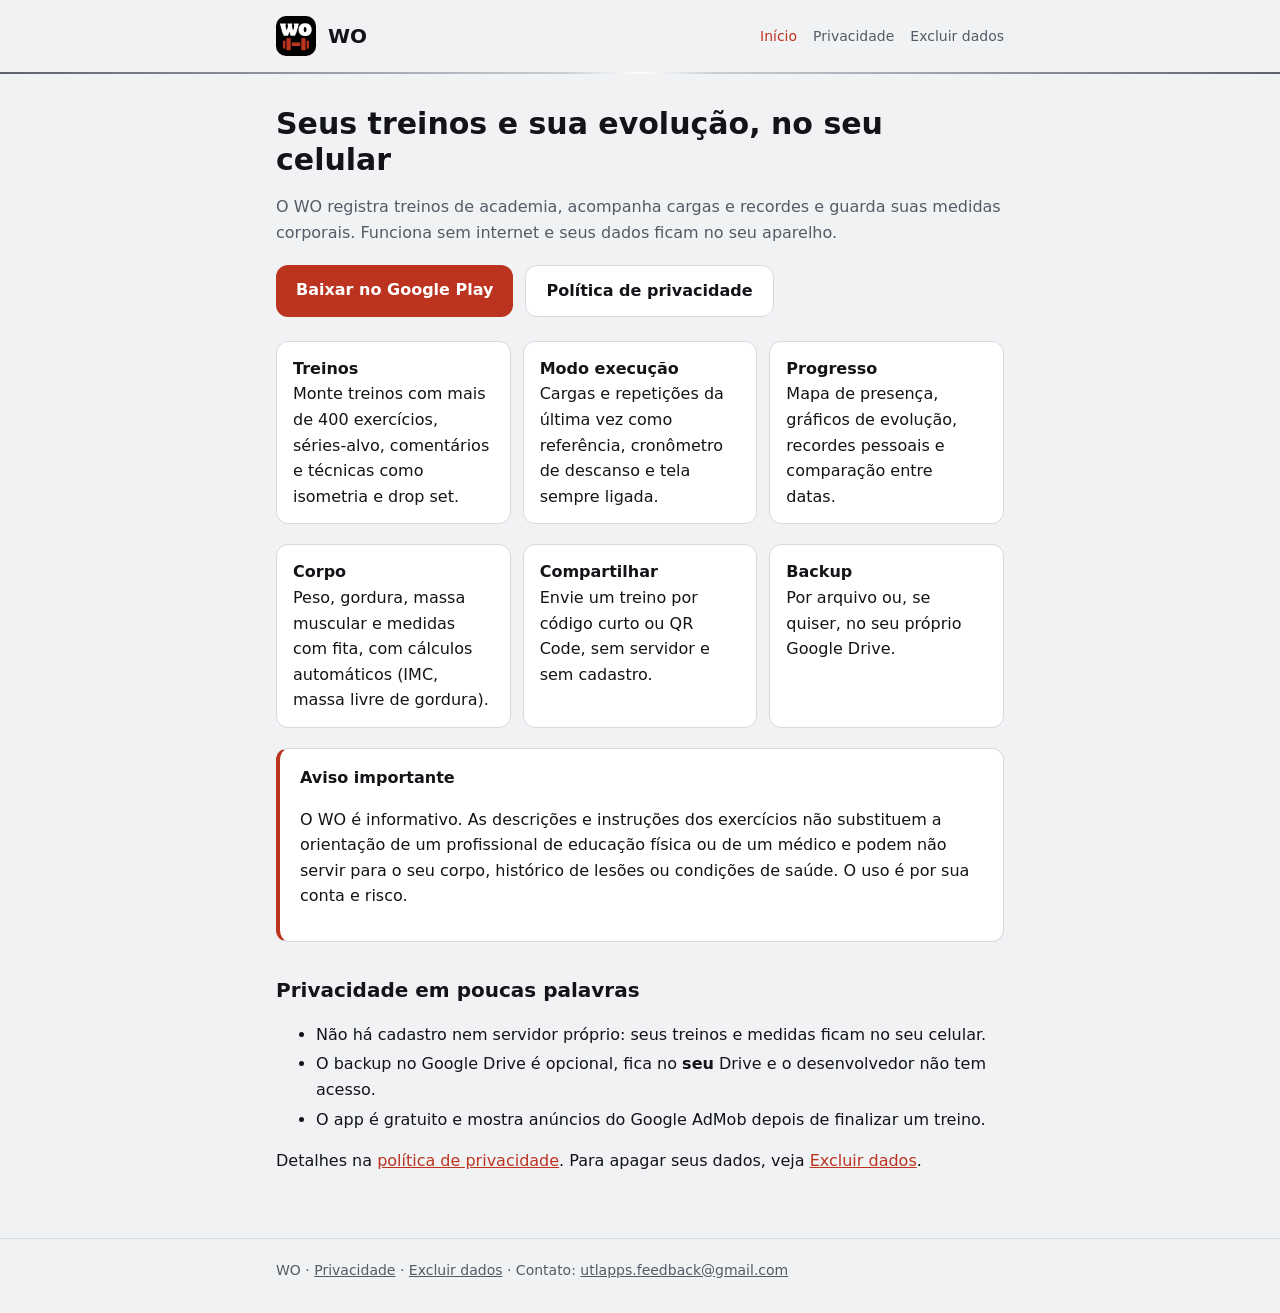
==== index.html @ 48e9b19a "Site do WO: página do app, política de privacidade, exclusão de dados e app-ads.txt" ====
<!doctype html>
<html lang="pt-BR">
<head>
  <meta charset="utf-8">
  <meta name="viewport" content="width=device-width, initial-scale=1">
  <title>WO — treinos e composição corporal</title>
  <meta name="description" content="WO: registre seus treinos de academia, acompanhe sua evolução e suas medidas. Funciona sem internet.">
  <link rel="icon" href="img/favicon.png">
  <link rel="stylesheet" href="estilo.css">
</head>
<body>
  <header class="topo">
    <div class="conteudo">
      <img src="img/icone.png" alt="">
      <a class="marca" href="./">WO</a>
      <nav>
        <a href="./" aria-current="page">Início</a>
        <a href="privacidade.html">Privacidade</a>
        <a href="excluir-dados.html">Excluir dados</a>
      </nav>
    </div>
  </header>

  <main class="conteudo">
    <h1>Seus treinos e sua evolução, no seu celular</h1>
    <p class="sub">O WO registra treinos de academia, acompanha cargas e recordes e guarda suas medidas corporais. Funciona sem internet e seus dados ficam no seu aparelho.</p>

    <div class="acoes">
      <!-- Troque pelo link da Play Store depois da publicação:
           https://play.google.com/store/apps/details?id=com.leonardorabello.wo -->
      <a class="botao" href="https://play.google.com/store/apps/details?id=com.leonardorabello.wo">Baixar no Google Play</a>
      <a class="botao secundario" href="privacidade.html">Política de privacidade</a>
    </div>

    <ul class="lista-recursos">
      <li><strong>Treinos</strong>Monte treinos com mais de 400 exercícios, séries-alvo, comentários e técnicas como isometria e drop set.</li>
      <li><strong>Modo execução</strong>Cargas e repetições da última vez como referência, cronômetro de descanso e tela sempre ligada.</li>
      <li><strong>Progresso</strong>Mapa de presença, gráficos de evolução, recordes pessoais e comparação entre datas.</li>
      <li><strong>Corpo</strong>Peso, gordura, massa muscular e medidas com fita, com cálculos automáticos (IMC, massa livre de gordura).</li>
      <li><strong>Compartilhar</strong>Envie um treino por código curto ou QR Code, sem servidor e sem cadastro.</li>
      <li><strong>Backup</strong>Por arquivo ou, se quiser, no seu próprio Google Drive.</li>
    </ul>

    <div class="cartao destaque">
      <strong>Aviso importante</strong>
      <p>O WO é informativo. As descrições e instruções dos exercícios não substituem a orientação de um profissional de educação física ou de um médico e podem não servir para o seu corpo, histórico de lesões ou condições de saúde. O uso é por sua conta e risco.</p>
    </div>

    <h2>Privacidade em poucas palavras</h2>
    <ul>
      <li>Não há cadastro nem servidor próprio: seus treinos e medidas ficam no seu celular.</li>
      <li>O backup no Google Drive é opcional, fica no <strong>seu</strong> Drive e o desenvolvedor não tem acesso.</li>
      <li>O app é gratuito e mostra anúncios do Google AdMob depois de finalizar um treino.</li>
    </ul>
    <p>Detalhes na <a href="privacidade.html">política de privacidade</a>. Para apagar seus dados, veja <a href="excluir-dados.html">Excluir dados</a>.</p>
  </main>

  <footer>
    <div class="conteudo">
      WO · <a href="privacidade.html">Privacidade</a> · <a href="excluir-dados.html">Excluir dados</a> · Contato: <a href="mailto:utlapps.feedback@gmail.com">utlapps.feedback@gmail.com</a>
    </div>
  </footer>
</body>
</html>
---- estilo.css ----
/* Mesmas cores do app (tokens de src/theme/cores.ts). */
:root {
  --fundo: #f1f2f4;
  --superficie: #ffffff;
  --borda: #d6d9de;
  --texto: #121417;
  --texto-2: #545b66;
  --destaque: #bc341f;
  --destaque-texto: #bc341f;
  --metal: linear-gradient(90deg, #5b626a, #8e959d 22%, #c9ced4 44%, #ffffff 50%, #c9ced4 56%, #8e959d 78%, #5b626a);
}
@media (prefers-color-scheme: dark) {
  :root {
    --fundo: #0e0f11;
    --superficie: #17191c;
    --borda: #2e3238;
    --texto: #f2f3f5;
    --texto-2: #a4aab2;
    --destaque-texto: #ee684f;
    --metal: linear-gradient(90deg, #5b626a, #9aa1a9 22%, #d9dde2 44%, #f5f7fa 50%, #d9dde2 56%, #9aa1a9 78%, #5b626a);
  }
}
* { box-sizing: border-box; }
html { -webkit-text-size-adjust: 100%; }
body {
  margin: 0;
  background: var(--fundo);
  color: var(--texto);
  font: 16px/1.6 system-ui, -apple-system, "Segoe UI", Roboto, sans-serif;
}
.topo { border-bottom: 2px solid transparent; border-image: var(--metal) 1; background: var(--fundo); }
.topo .conteudo { display: flex; align-items: center; gap: 12px; padding-top: 16px; padding-bottom: 16px; }
.topo img { width: 40px; height: 40px; border-radius: 10px; }
.topo a.marca { color: var(--texto); font-weight: 700; font-size: 20px; text-decoration: none; }
.topo nav { margin-left: auto; display: flex; gap: 16px; flex-wrap: wrap; }
.topo nav a { color: var(--texto-2); text-decoration: none; font-size: 14px; }
.topo nav a:hover, .topo nav a[aria-current="page"] { color: var(--destaque-texto); }
.conteudo { max-width: 760px; margin: 0 auto; padding: 0 16px; }
main.conteudo { padding-top: 24px; padding-bottom: 48px; }
h1 { font-size: 30px; line-height: 1.2; margin: 8px 0 8px; }
h2 { font-size: 20px; margin: 32px 0 8px; }
h3 { font-size: 17px; margin: 20px 0 4px; }
p, li { color: var(--texto); }
.sub { color: var(--texto-2); }
a { color: var(--destaque-texto); }
.cartao { background: var(--superficie); border: 1px solid var(--borda); border-radius: 12px; padding: 16px 20px; margin: 16px 0; }
.cartao.destaque { border-left: 4px solid var(--destaque); }
.botao { display: inline-block; background: var(--destaque); color: #fff; text-decoration: none; font-weight: 600; padding: 12px 20px; border-radius: 12px; }
.botao.secundario { background: var(--superficie); color: var(--texto); border: 1px solid var(--borda); }
.acoes { display: flex; gap: 12px; flex-wrap: wrap; margin: 20px 0; }
.lista-recursos { display: grid; grid-template-columns: repeat(auto-fit, minmax(220px, 1fr)); gap: 12px; padding: 0; list-style: none; }
.lista-recursos li { background: var(--superficie); border: 1px solid var(--borda); border-radius: 12px; padding: 14px 16px; }
.lista-recursos strong { display: block; }
ol li, ul li { margin: 4px 0; }
code { background: var(--superficie); border: 1px solid var(--borda); border-radius: 6px; padding: 1px 6px; font-size: 14px; }
footer { border-top: 1px solid var(--borda); color: var(--texto-2); font-size: 14px; }
footer .conteudo { padding-top: 20px; padding-bottom: 32px; }
footer a { color: var(--texto-2); }
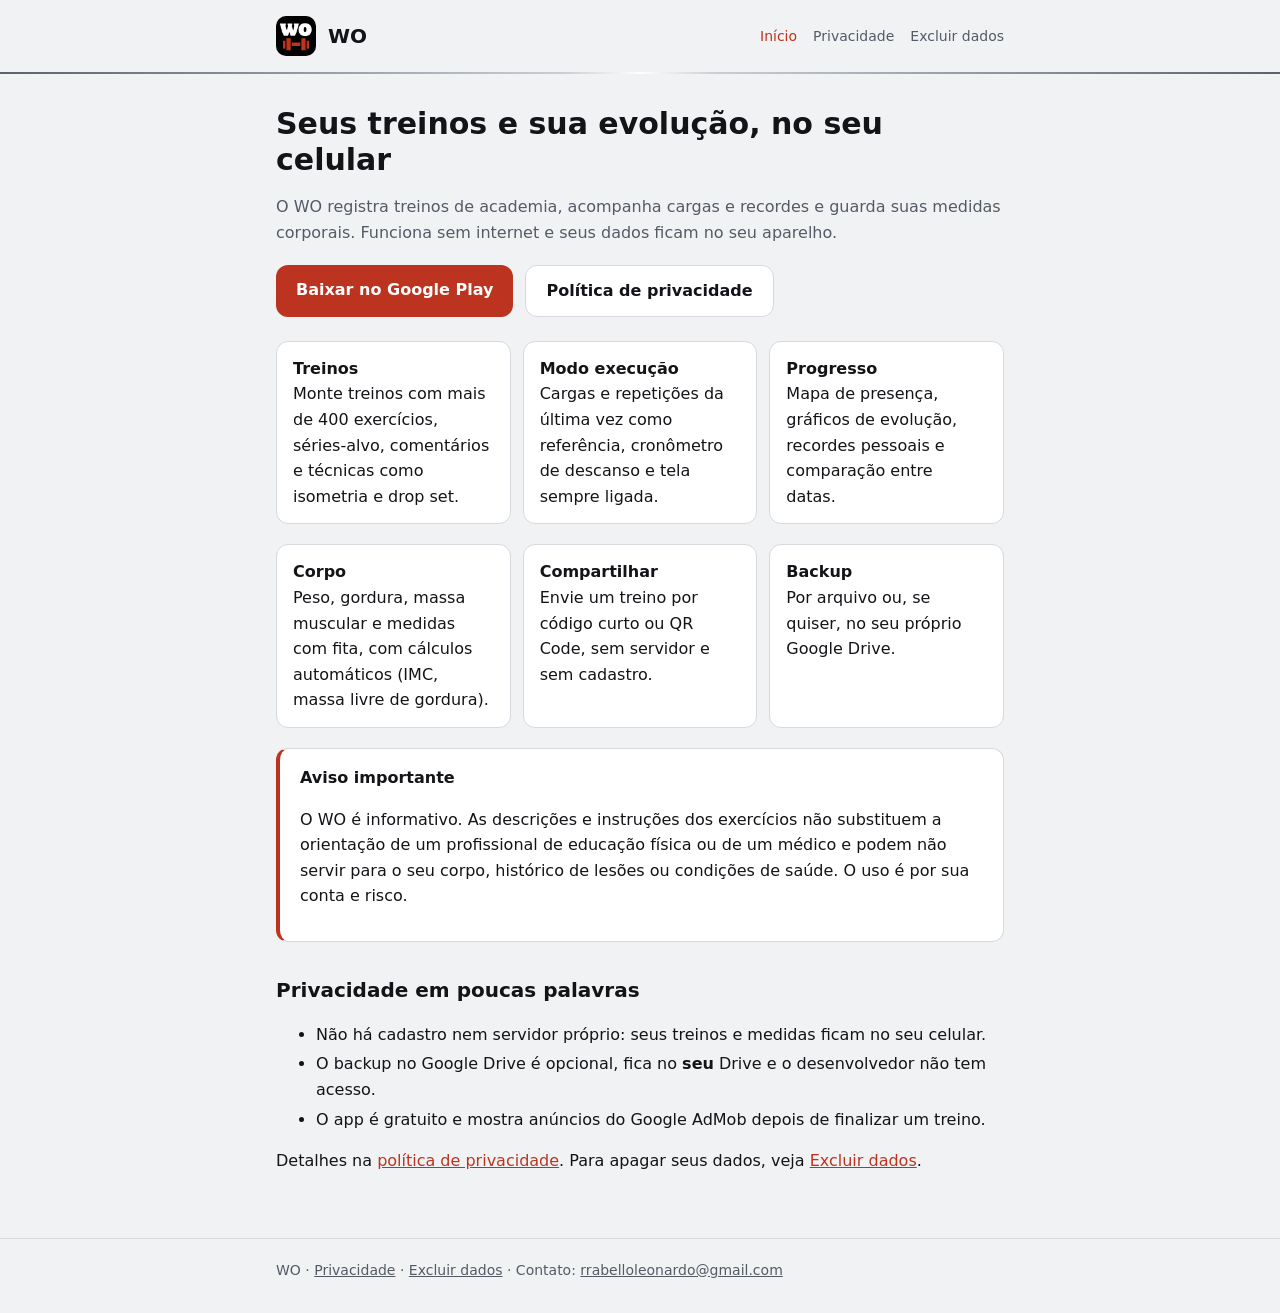
==== commit 719b6870: "Contato: rrabelloleonardo@gmail.com" ====
--- a/index.html
+++ b/index.html
@@ -57,7 +57,7 @@
 
   <footer>
     <div class="conteudo">
-      WO · <a href="privacidade.html">Privacidade</a> · <a href="excluir-dados.html">Excluir dados</a> · Contato: <a href="mailto:utlapps.feedback@gmail.com">utlapps.feedback@gmail.com</a>
+      WO · <a href="privacidade.html">Privacidade</a> · <a href="excluir-dados.html">Excluir dados</a> · Contato: <a href="mailto:rrabelloleonardo@gmail.com">rrabelloleonardo@gmail.com</a>
     </div>
   </footer>
 </body>
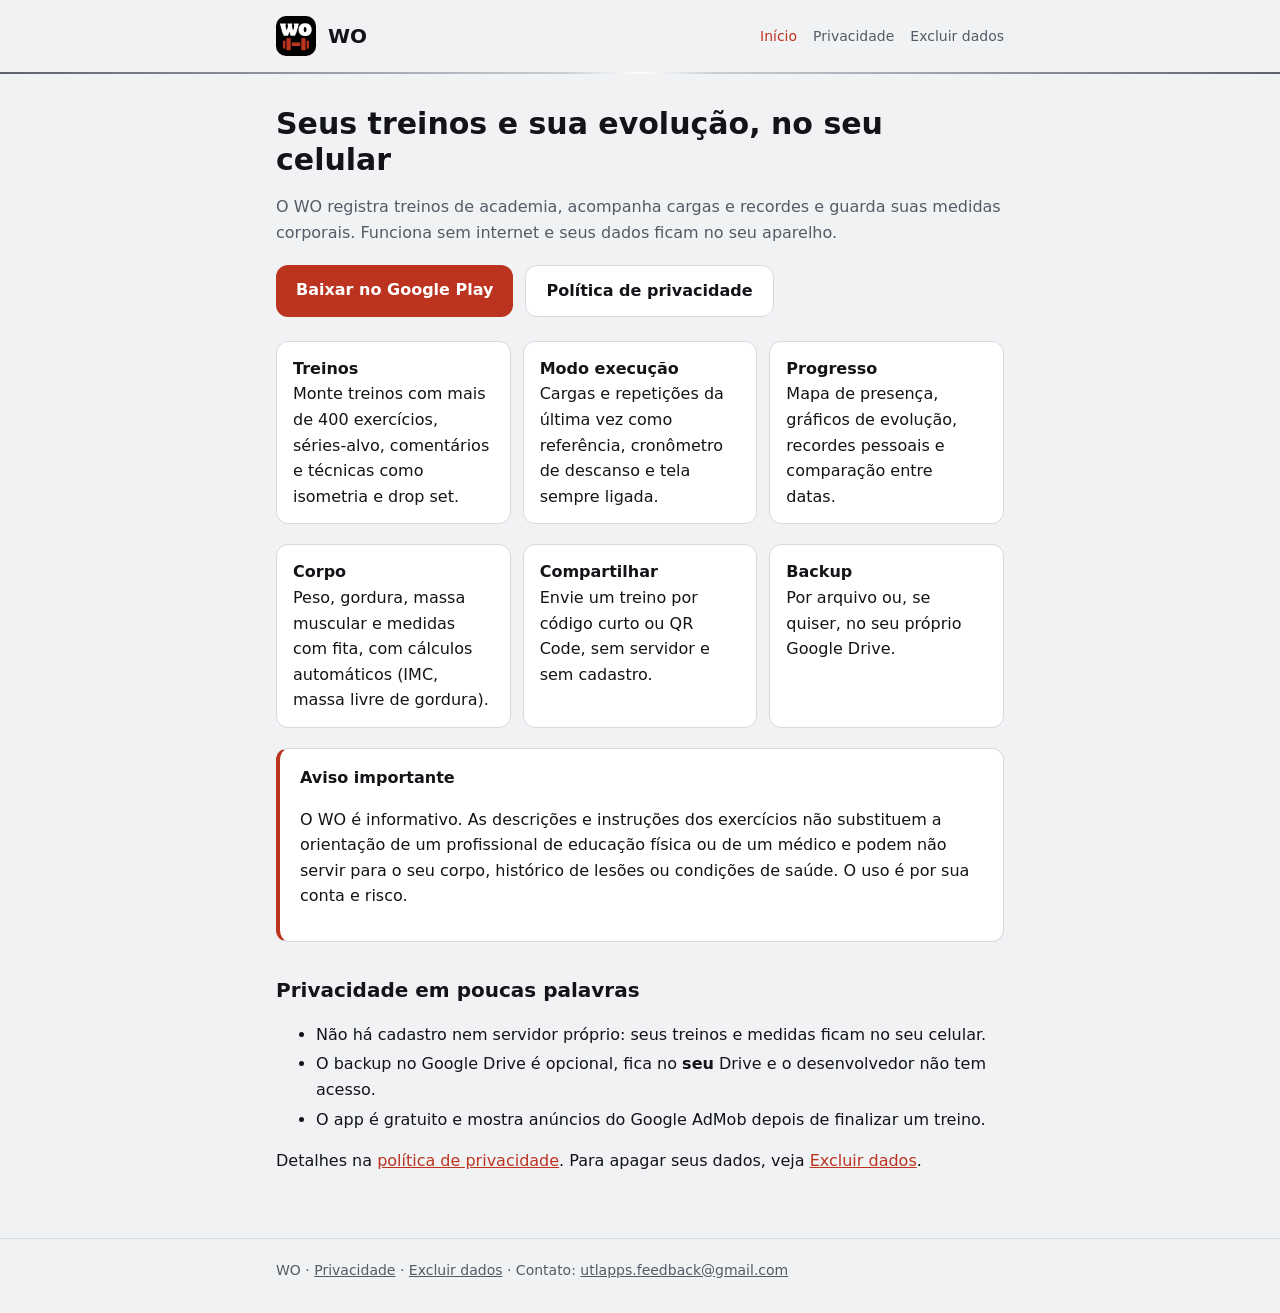
==== commit dc868e91: "Contato: utlapps.feedback@gmail.com" ====
--- a/index.html
+++ b/index.html
@@ -57,7 +57,7 @@
 
   <footer>
     <div class="conteudo">
-      WO · <a href="privacidade.html">Privacidade</a> · <a href="excluir-dados.html">Excluir dados</a> · Contato: <a href="mailto:rrabelloleonardo@gmail.com">rrabelloleonardo@gmail.com</a>
+      WO · <a href="privacidade.html">Privacidade</a> · <a href="excluir-dados.html">Excluir dados</a> · Contato: <a href="mailto:utlapps.feedback@gmail.com">utlapps.feedback@gmail.com</a>
     </div>
   </footer>
 </body>
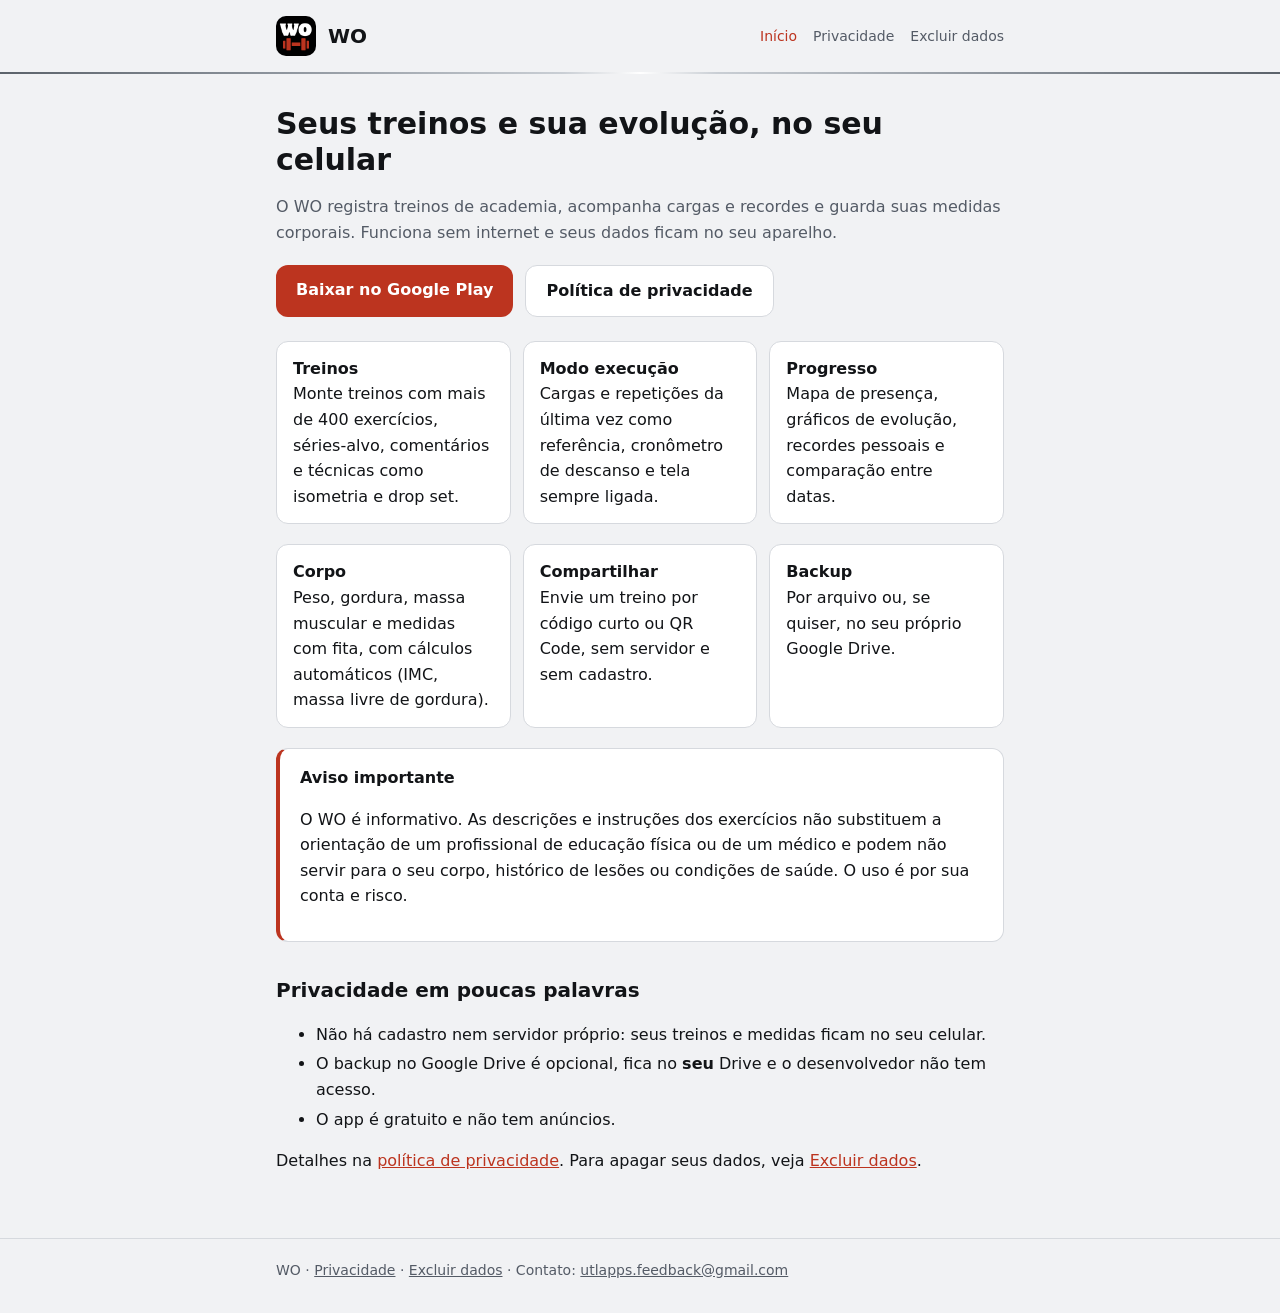
==== commit 94f6ffbf: "Sem anúncios: política e exclusão de dados atualizadas; remove app-ads.txt" ====
--- a/index.html
+++ b/index.html
@@ -50,7 +50,7 @@
     <ul>
       <li>Não há cadastro nem servidor próprio: seus treinos e medidas ficam no seu celular.</li>
       <li>O backup no Google Drive é opcional, fica no <strong>seu</strong> Drive e o desenvolvedor não tem acesso.</li>
-      <li>O app é gratuito e mostra anúncios do Google AdMob depois de finalizar um treino.</li>
+      <li>O app é gratuito e não tem anúncios.</li>
     </ul>
     <p>Detalhes na <a href="privacidade.html">política de privacidade</a>. Para apagar seus dados, veja <a href="excluir-dados.html">Excluir dados</a>.</p>
   </main>
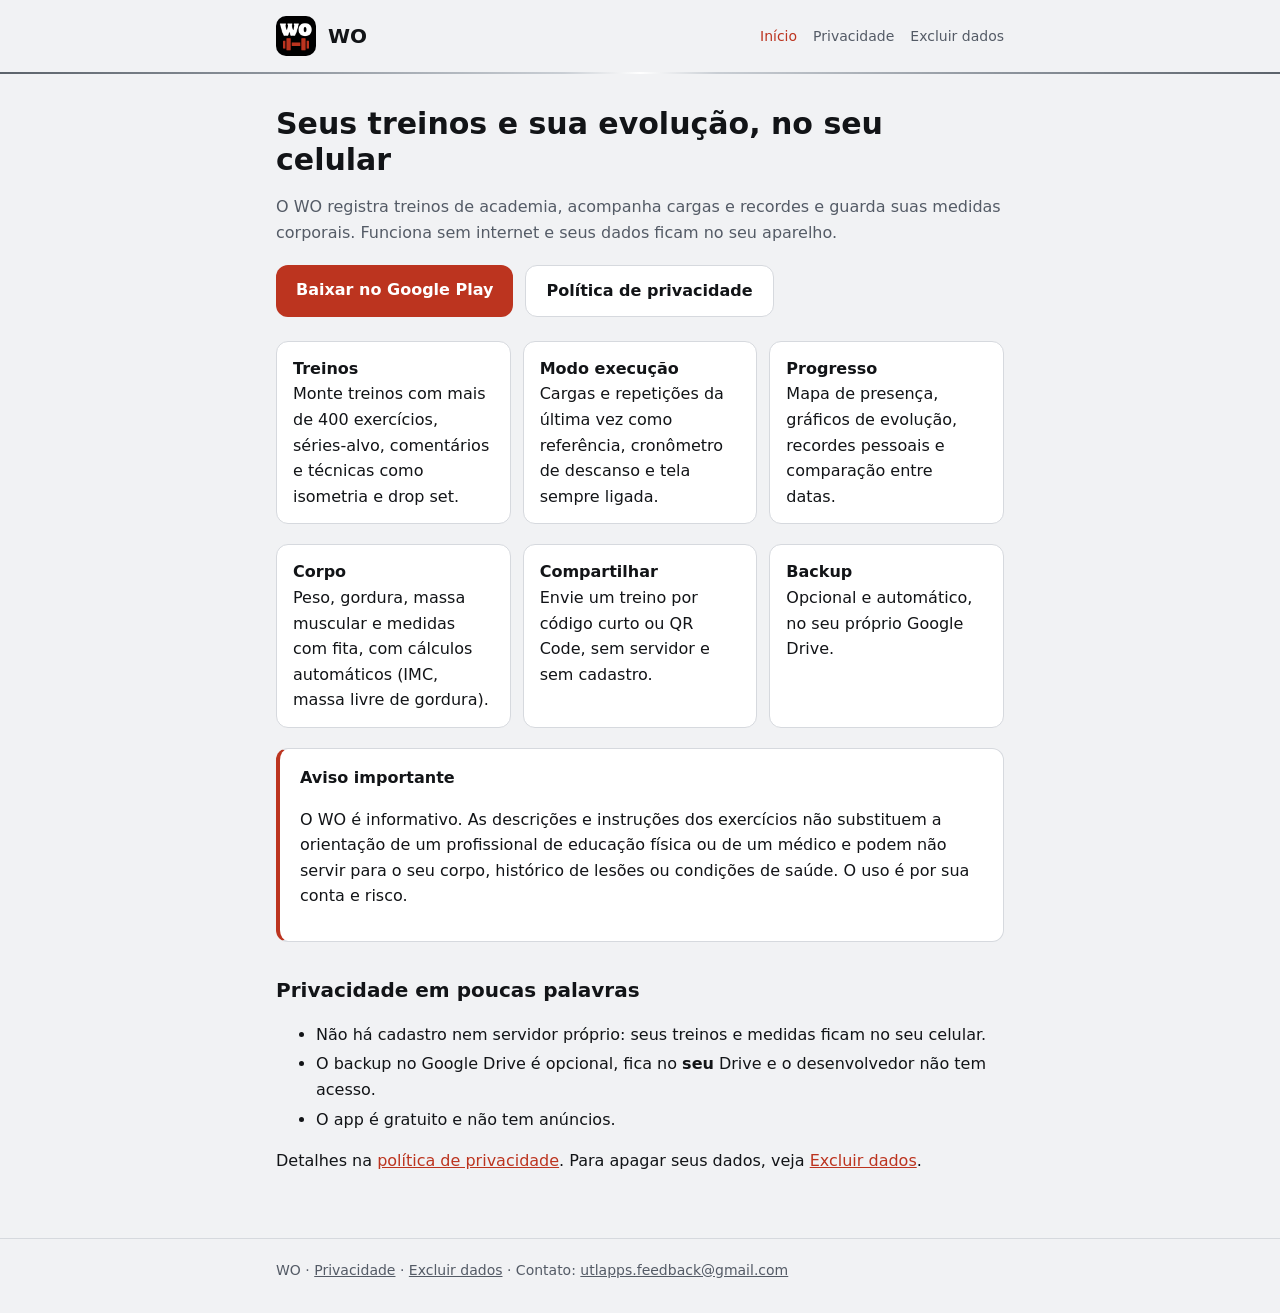
==== commit 9cd3ecac: "Sem backup por arquivo: acesso aos dados pelo app e pelo backup no Drive" ====
--- a/index.html
+++ b/index.html
@@ -38,7 +38,7 @@
       <li><strong>Progresso</strong>Mapa de presença, gráficos de evolução, recordes pessoais e comparação entre datas.</li>
       <li><strong>Corpo</strong>Peso, gordura, massa muscular e medidas com fita, com cálculos automáticos (IMC, massa livre de gordura).</li>
       <li><strong>Compartilhar</strong>Envie um treino por código curto ou QR Code, sem servidor e sem cadastro.</li>
-      <li><strong>Backup</strong>Por arquivo ou, se quiser, no seu próprio Google Drive.</li>
+      <li><strong>Backup</strong>Opcional e automático, no seu próprio Google Drive.</li>
     </ul>
 
     <div class="cartao destaque">
